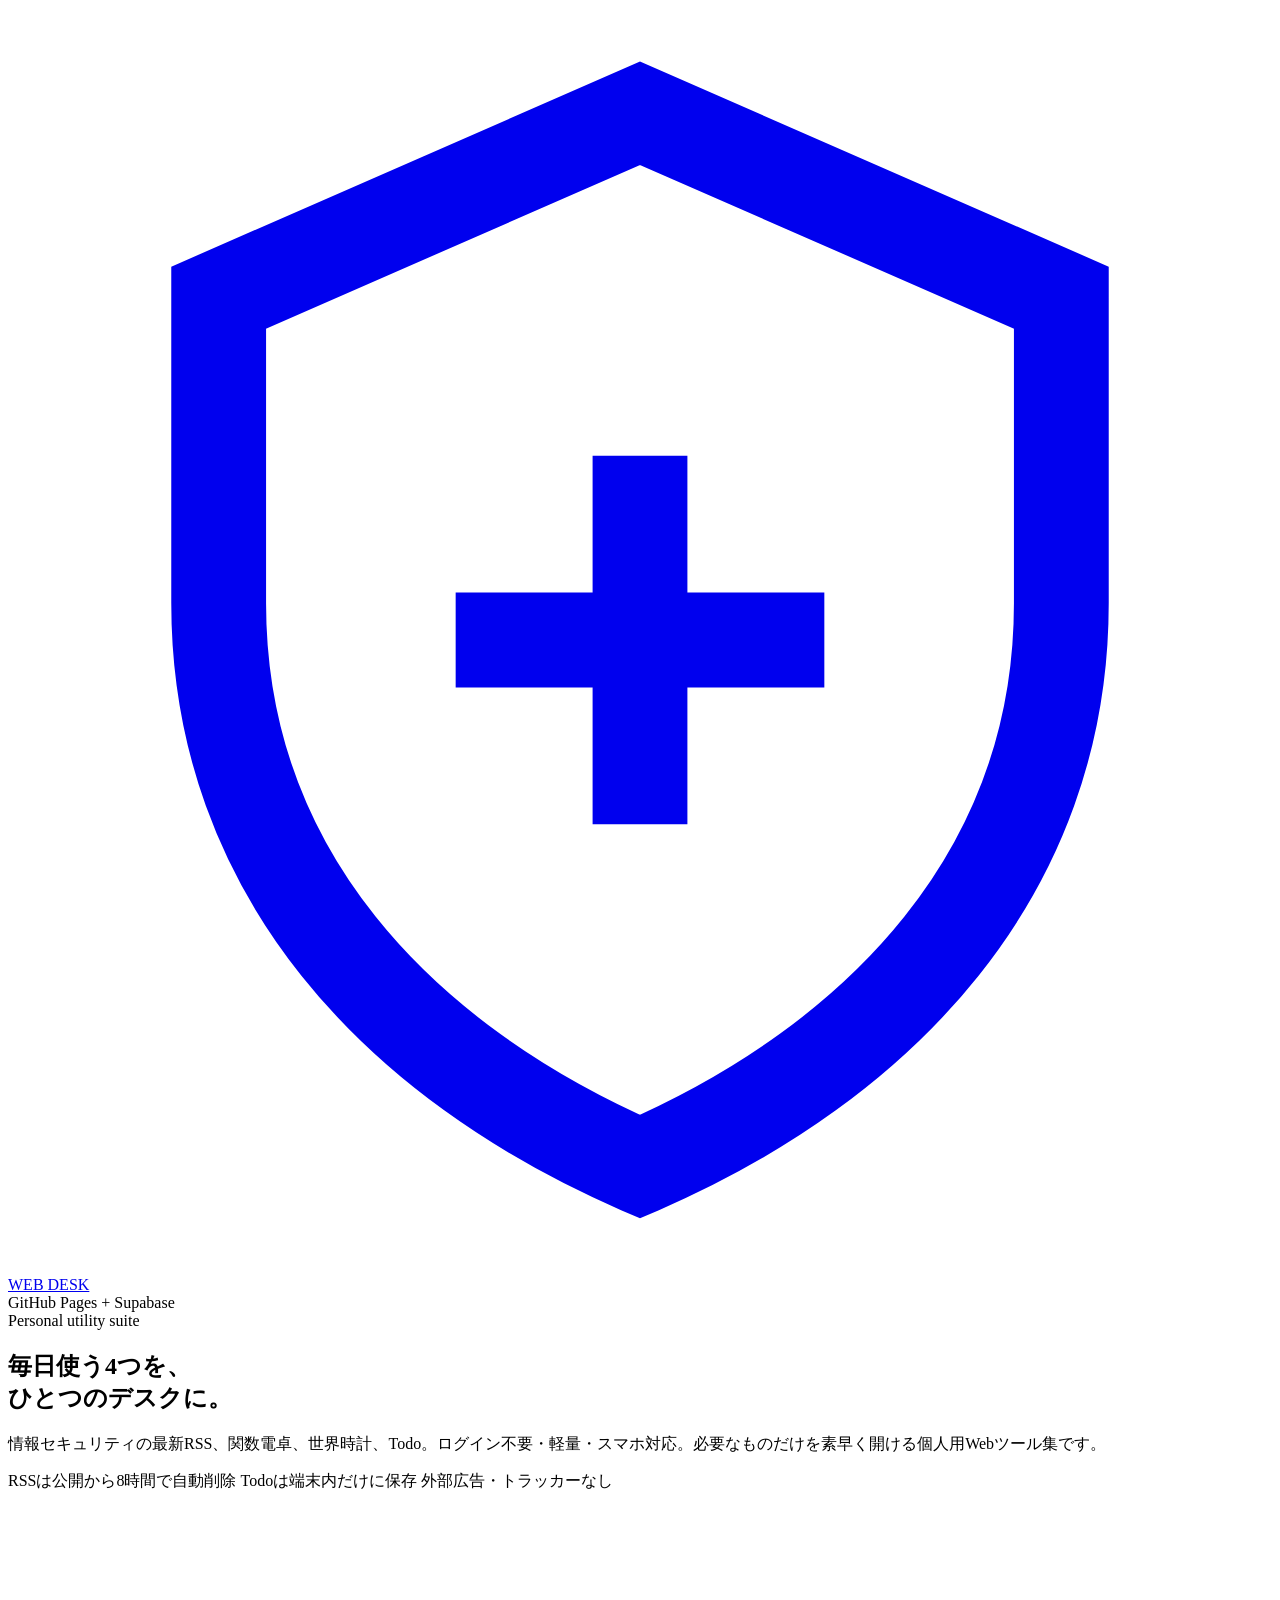
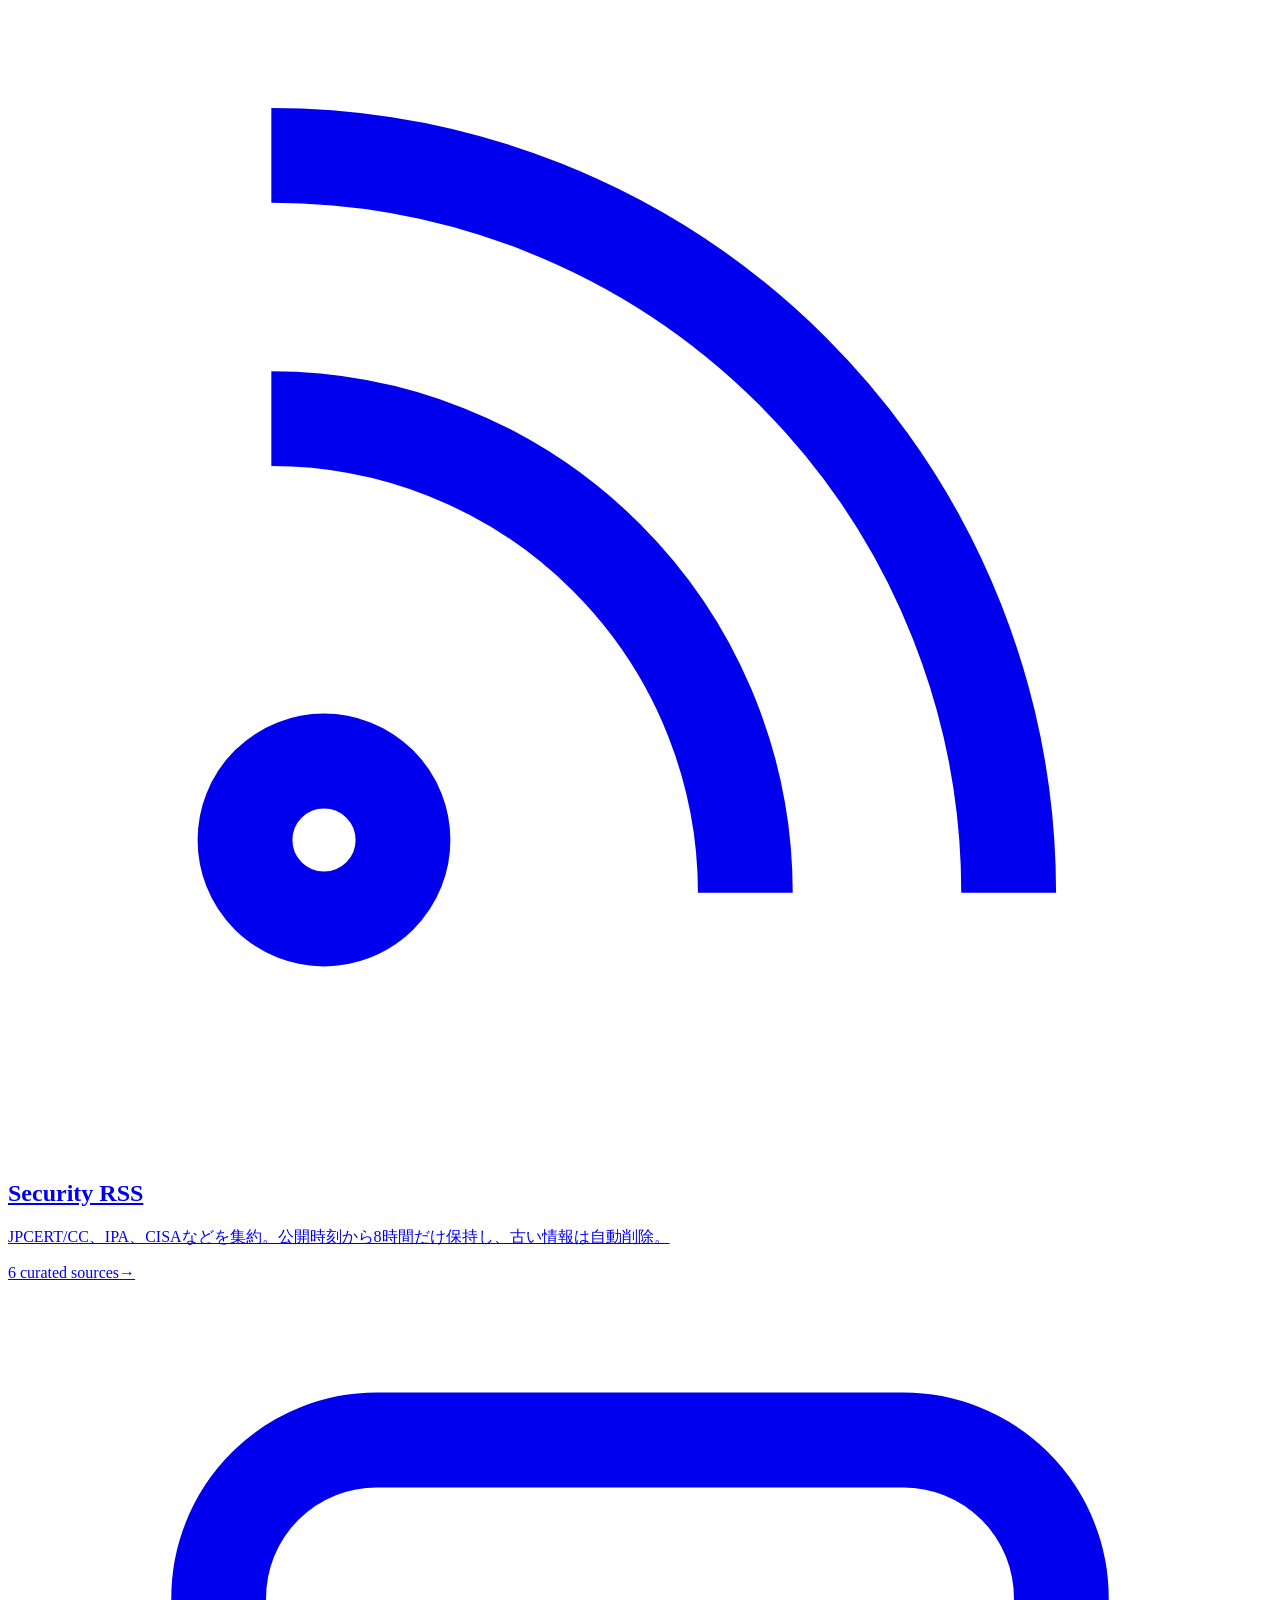
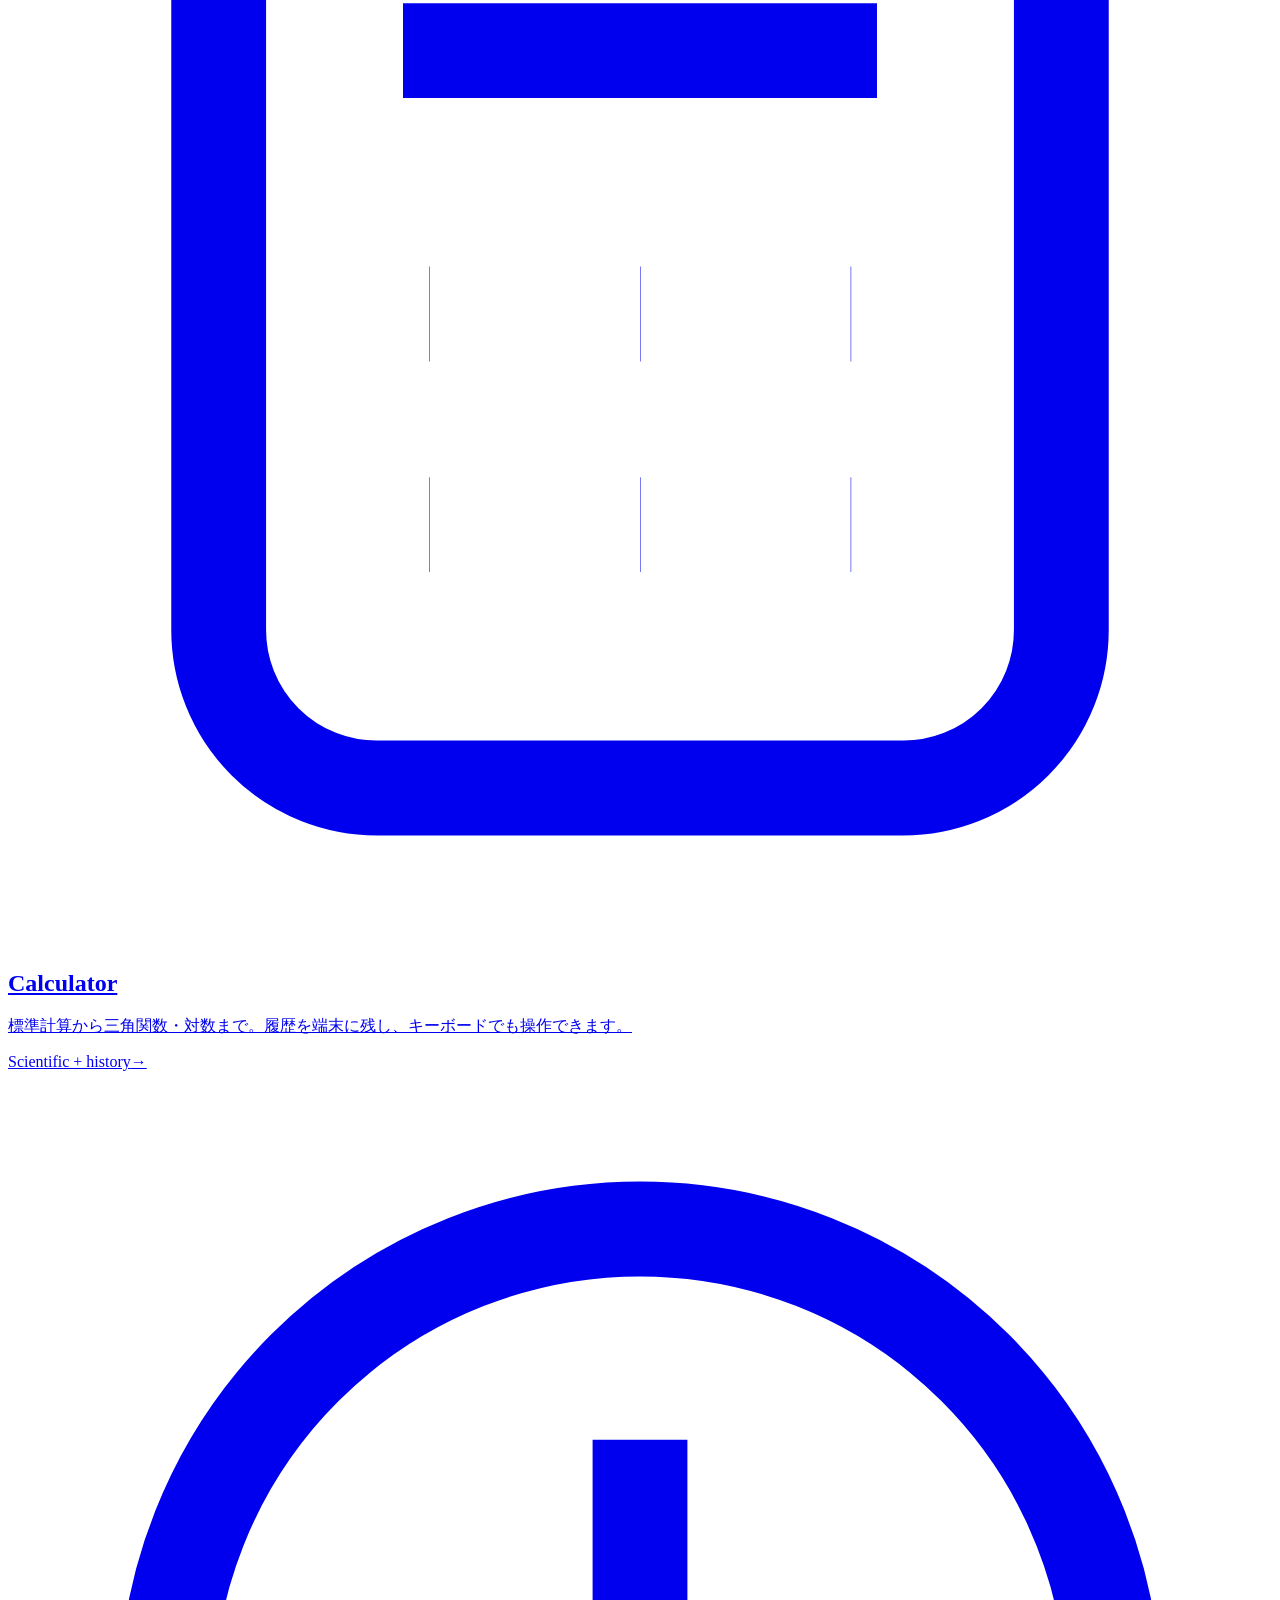
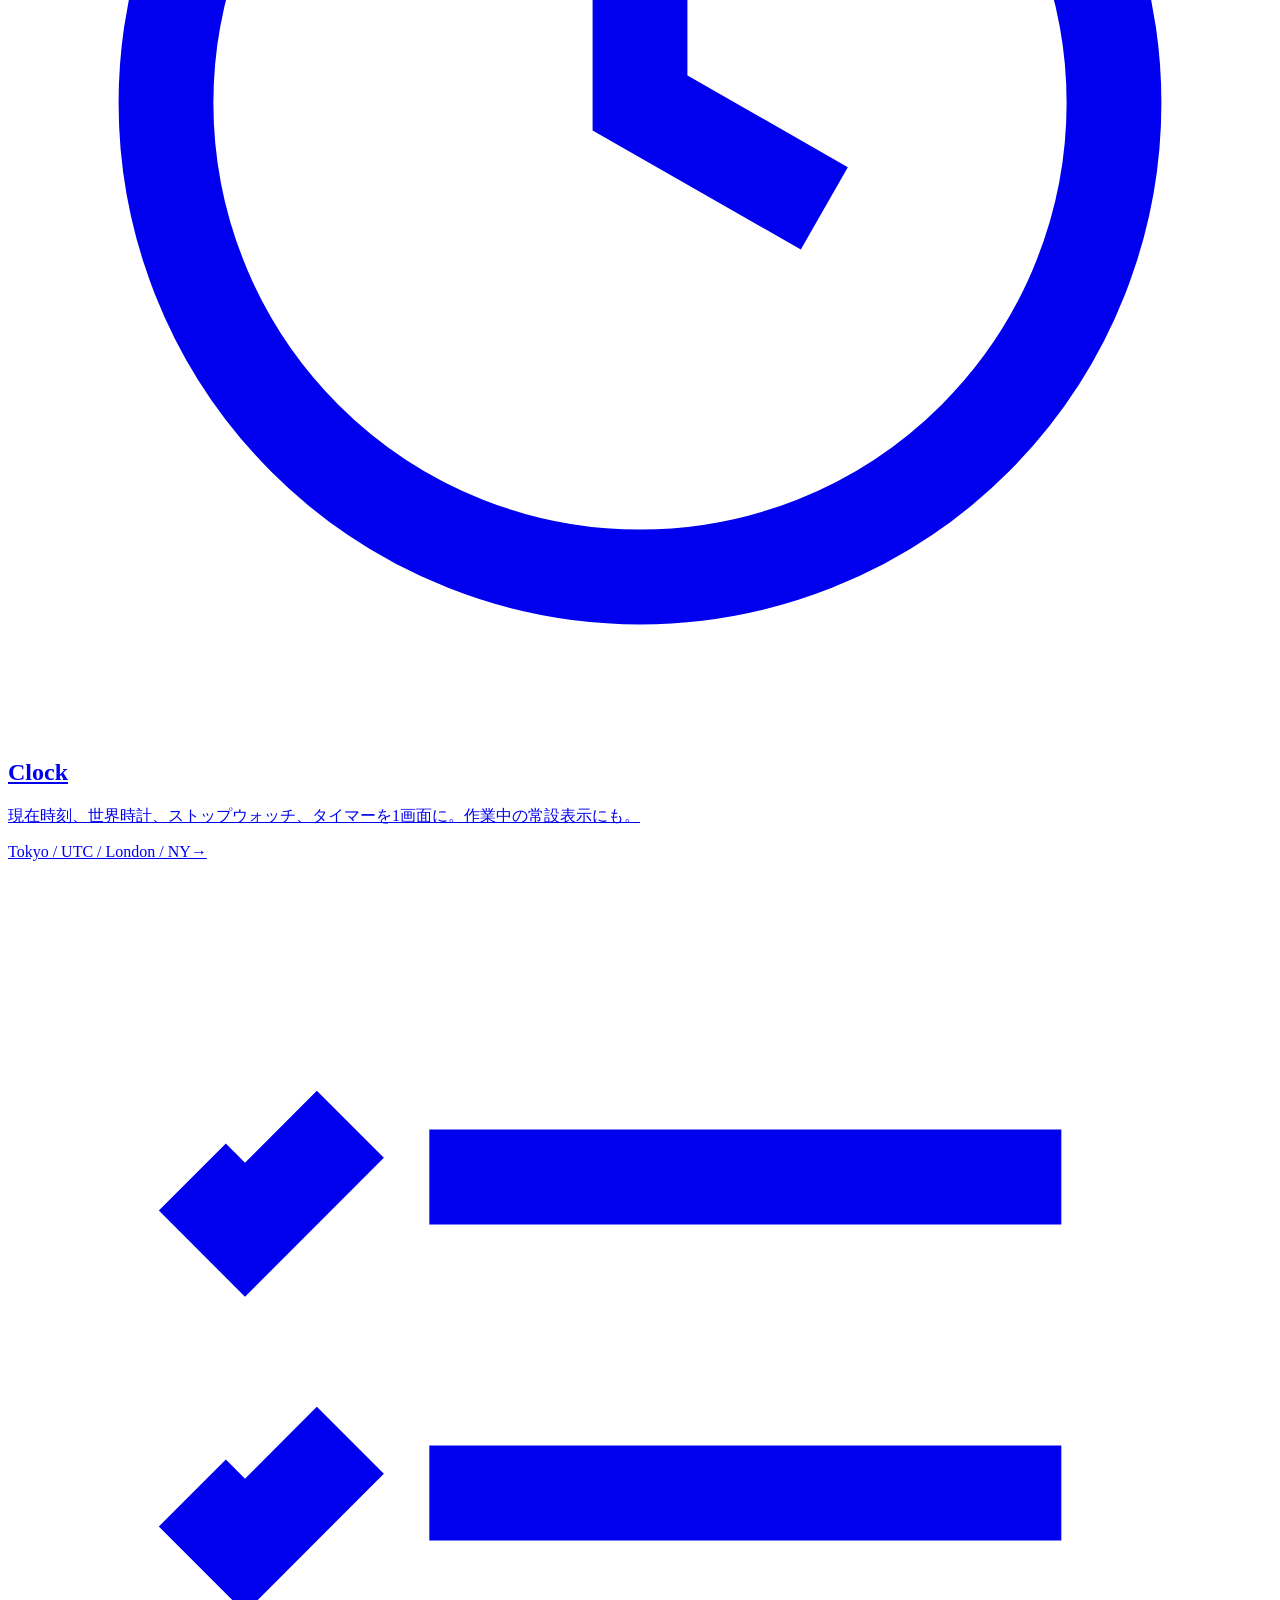
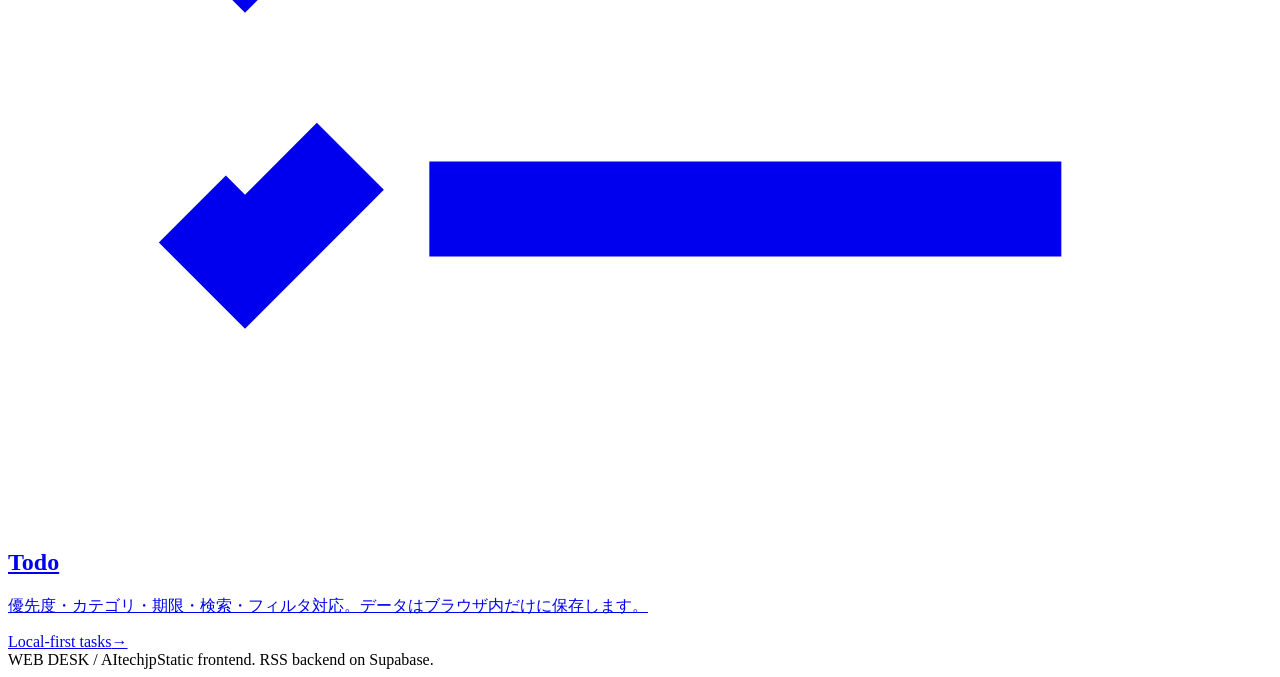
==== index.html @ 400c8160 "feat: add Web Desk portal" ====
<!doctype html>
<html lang="ja">
<head>
  <meta charset="utf-8">
  <meta name="viewport" content="width=device-width,initial-scale=1">
  <meta name="theme-color" content="#071018">
  <meta name="description" content="Security RSS、電卓、時計、Todoをまとめた軽量Webツール集。">
  <title>WEB DESK — 4 Tools</title>
  <link rel="stylesheet" href="./assets/styles.css">
</head>
<body>
  <main class="shell">
    <header class="topbar">
      <a class="brand" href="./" aria-label="WEB DESK home">
        <span class="brand-mark" aria-hidden="true">
          <svg viewBox="0 0 24 24" fill="none" stroke="currentColor" stroke-width="1.8"><path d="M4 5.5 12 2l8 3.5v5.8c0 5.1-3.4 8.7-8 10.7-4.6-2-8-5.6-8-10.7V5.5Z"/><path d="M8.5 12h7M12 8.5v7"/></svg>
        </span>
        <span>WEB DESK</span>
      </a>
      <div class="nav-actions"><span class="meta-pill">GitHub Pages + Supabase</span></div>
    </header>

    <section class="hero">
      <div class="eyebrow">Personal utility suite</div>
      <h1>毎日使う4つを、<br>ひとつのデスクに。</h1>
      <p class="lead">情報セキュリティの最新RSS、関数電卓、世界時計、Todo。ログイン不要・軽量・スマホ対応。必要なものだけを素早く開ける個人用Webツール集です。</p>
      <div class="hero-meta">
        <span class="meta-pill">RSSは公開から8時間で自動削除</span>
        <span class="meta-pill">Todoは端末内だけに保存</span>
        <span class="meta-pill">外部広告・トラッカーなし</span>
      </div>
    </section>

    <section class="grid portal-grid" aria-label="Tools">
      <a class="tool-card" href="./rss/">
        <div class="tool-icon" aria-hidden="true"><svg viewBox="0 0 24 24" fill="none" stroke="currentColor" stroke-width="1.8"><path d="M5 5a14 14 0 0 1 14 14"/><path d="M5 10a9 9 0 0 1 9 9"/><circle cx="6" cy="18" r="1.5"/></svg></div>
        <h2>Security RSS</h2>
        <p>JPCERT/CC、IPA、CISAなどを集約。公開時刻から8時間だけ保持し、古い情報は自動削除。</p>
        <div class="card-foot"><span>6 curated sources</span><span class="arrow">→</span></div>
      </a>
      <a class="tool-card" href="./calculator/">
        <div class="tool-icon" aria-hidden="true"><svg viewBox="0 0 24 24" fill="none" stroke="currentColor" stroke-width="1.8"><rect x="4" y="3" width="16" height="18" rx="3"/><path d="M7.5 7h9M8 12h.01M12 12h.01M16 12h.01M8 16h.01M12 16h.01M16 16h.01"/></svg></div>
        <h2>Calculator</h2>
        <p>標準計算から三角関数・対数まで。履歴を端末に残し、キーボードでも操作できます。</p>
        <div class="card-foot"><span>Scientific + history</span><span class="arrow">→</span></div>
      </a>
      <a class="tool-card" href="./clock/">
        <div class="tool-icon" aria-hidden="true"><svg viewBox="0 0 24 24" fill="none" stroke="currentColor" stroke-width="1.8"><circle cx="12" cy="12" r="9"/><path d="M12 7v5l3.5 2"/></svg></div>
        <h2>Clock</h2>
        <p>現在時刻、世界時計、ストップウォッチ、タイマーを1画面に。作業中の常設表示にも。</p>
        <div class="card-foot"><span>Tokyo / UTC / London / NY</span><span class="arrow">→</span></div>
      </a>
      <a class="tool-card" href="./todo/">
        <div class="tool-icon" aria-hidden="true"><svg viewBox="0 0 24 24" fill="none" stroke="currentColor" stroke-width="1.8"><path d="M8 6h12M8 12h12M8 18h12"/><path d="m3.5 6 1 1 2-2M3.5 12l1 1 2-2M3.5 18l1 1 2-2"/></svg></div>
        <h2>Todo</h2>
        <p>優先度・カテゴリ・期限・検索・フィルタ対応。データはブラウザ内だけに保存します。</p>
        <div class="card-foot"><span>Local-first tasks</span><span class="arrow">→</span></div>
      </a>
    </section>

    <footer class="footer"><span>WEB DESK / AItechjp</span><span>Static frontend. RSS backend on Supabase.</span></footer>
  </main>
</body>
</html>
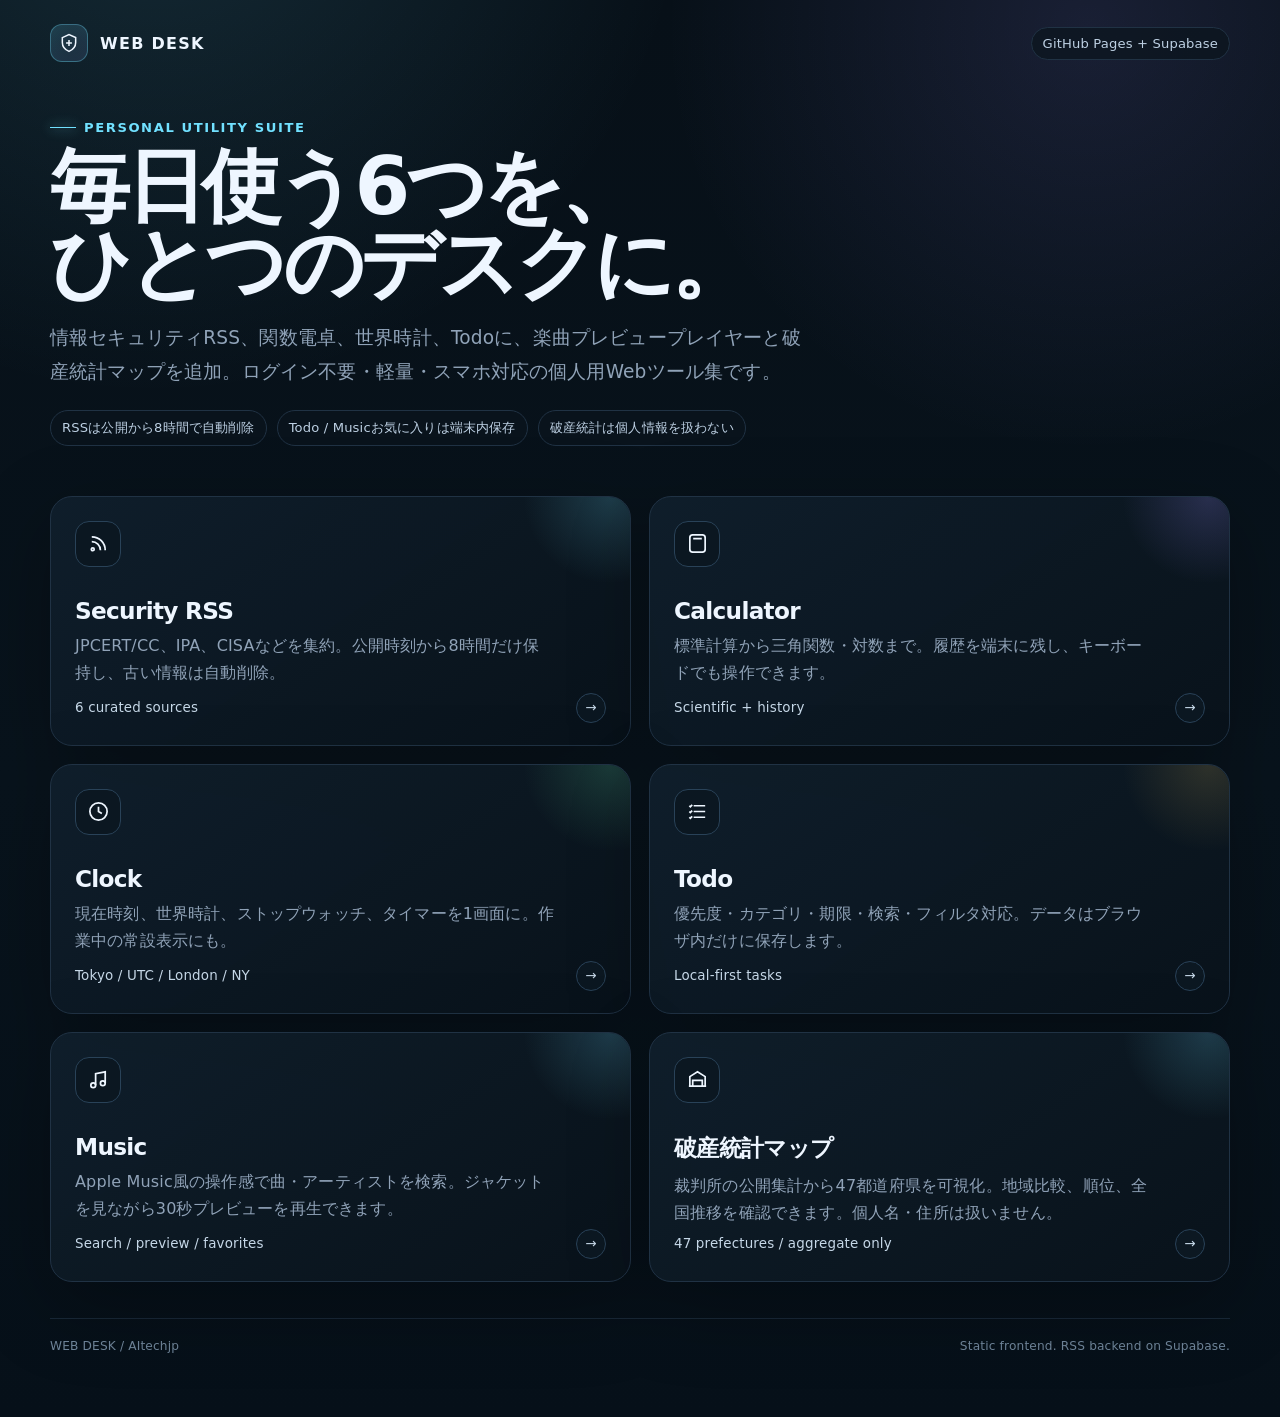
==== commit d5c3e8dc: "Add Music and bankruptcy statistics map to WEB DESK" ====
--- a/index.html
+++ b/index.html
@@ -4,8 +4,8 @@
   <meta charset="utf-8">
   <meta name="viewport" content="width=device-width,initial-scale=1">
   <meta name="theme-color" content="#071018">
-  <meta name="description" content="Security RSS、電卓、時計、Todoをまとめた軽量Webツール集。">
-  <title>WEB DESK — 4 Tools</title>
+  <meta name="description" content="Security RSS、電卓、時計、Todo、Music、破産統計マップをまとめた軽量Webツール集。">
+  <title>WEB DESK — 6 Tools</title>
   <link rel="stylesheet" href="./assets/styles.css">
 </head>
 <body>
@@ -22,12 +22,12 @@
 
     <section class="hero">
       <div class="eyebrow">Personal utility suite</div>
-      <h1>毎日使う4つを、<br>ひとつのデスクに。</h1>
-      <p class="lead">情報セキュリティの最新RSS、関数電卓、世界時計、Todo。ログイン不要・軽量・スマホ対応。必要なものだけを素早く開ける個人用Webツール集です。</p>
+      <h1>毎日使う6つを、<br>ひとつのデスクに。</h1>
+      <p class="lead">情報セキュリティRSS、関数電卓、世界時計、Todoに、楽曲プレビュープレイヤーと破産統計マップを追加。ログイン不要・軽量・スマホ対応の個人用Webツール集です。</p>
       <div class="hero-meta">
         <span class="meta-pill">RSSは公開から8時間で自動削除</span>
-        <span class="meta-pill">Todoは端末内だけに保存</span>
-        <span class="meta-pill">外部広告・トラッカーなし</span>
+        <span class="meta-pill">Todo / Musicお気に入りは端末内保存</span>
+        <span class="meta-pill">破産統計は個人情報を扱わない</span>
       </div>
     </section>
 
@@ -56,6 +56,18 @@
         <p>優先度・カテゴリ・期限・検索・フィルタ対応。データはブラウザ内だけに保存します。</p>
         <div class="card-foot"><span>Local-first tasks</span><span class="arrow">→</span></div>
       </a>
+      <a class="tool-card" href="./music/">
+        <div class="tool-icon" aria-hidden="true"><svg viewBox="0 0 24 24" fill="none" stroke="currentColor" stroke-width="1.8"><path d="M9 18V6l10-2v12"/><circle cx="6.5" cy="18" r="2.5"/><circle cx="16.5" cy="16" r="2.5"/></svg></div>
+        <h2>Music</h2>
+        <p>Apple Music風の操作感で曲・アーティストを検索。ジャケットを見ながら30秒プレビューを再生できます。</p>
+        <div class="card-foot"><span>Search / preview / favorites</span><span class="arrow">→</span></div>
+      </a>
+      <a class="tool-card" href="./bankruptcy-map/">
+        <div class="tool-icon" aria-hidden="true"><svg viewBox="0 0 24 24" fill="none" stroke="currentColor" stroke-width="1.8"><path d="M4 19V9l8-5 8 5v10"/><path d="M7 19v-6h10v6M3 19h18"/></svg></div>
+        <h2>破産統計マップ</h2>
+        <p>裁判所の公開集計から47都道府県を可視化。地域比較、順位、全国推移を確認できます。個人名・住所は扱いません。</p>
+        <div class="card-foot"><span>47 prefectures / aggregate only</span><span class="arrow">→</span></div>
+      </a>
     </section>
 
     <footer class="footer"><span>WEB DESK / AItechjp</span><span>Static frontend. RSS backend on Supabase.</span></footer>
--- a/assets/styles.css
+++ b/assets/styles.css
@@ -0,0 +1,117 @@
+:root{
+  --bg:#071018;
+  --panel:#0d1823;
+  --panel-2:#111f2c;
+  --text:#eef6ff;
+  --muted:#90a3b8;
+  --line:#203244;
+  --accent:#71e1ff;
+  --accent-2:#9c8cff;
+  --good:#66e6a9;
+  --warn:#ffd166;
+  --danger:#ff7a90;
+  --shadow:0 24px 80px rgba(0,0,0,.28);
+  --radius:22px;
+  --radius-sm:14px;
+  color-scheme:dark;
+}
+*{box-sizing:border-box}
+html{scroll-behavior:smooth}
+body{
+  margin:0;
+  min-height:100vh;
+  background:
+    radial-gradient(circle at 12% -10%,rgba(113,225,255,.13),transparent 28%),
+    radial-gradient(circle at 85% 2%,rgba(156,140,255,.12),transparent 24%),
+    linear-gradient(180deg,#071018 0%,#08131c 55%,#061019 100%);
+  color:var(--text);
+  font-family:Inter,ui-sans-serif,system-ui,-apple-system,BlinkMacSystemFont,"Segoe UI",sans-serif;
+  letter-spacing:.01em;
+}
+body::before{
+  content:"";
+  position:fixed; inset:0; pointer-events:none; opacity:.18;
+  background-image:linear-gradient(rgba(255,255,255,.025) 1px,transparent 1px),linear-gradient(90deg,rgba(255,255,255,.025) 1px,transparent 1px);
+  background-size:36px 36px;
+  mask-image:linear-gradient(to bottom,black,transparent 78%);
+}
+a{color:inherit;text-decoration:none}
+button,input,select,textarea{font:inherit}
+button{color:inherit}
+.shell{width:min(1180px,calc(100% - 32px));margin:0 auto;padding:24px 0 64px}
+.topbar{display:flex;align-items:center;justify-content:space-between;gap:16px;margin-bottom:30px}
+.brand{display:flex;align-items:center;gap:12px;font-weight:800;letter-spacing:.08em;text-transform:uppercase}
+.brand-mark{width:38px;height:38px;border:1px solid rgba(113,225,255,.35);border-radius:12px;display:grid;place-items:center;background:linear-gradient(145deg,rgba(113,225,255,.13),rgba(156,140,255,.09));box-shadow:inset 0 0 24px rgba(113,225,255,.06)}
+.brand-mark svg{width:20px;height:20px}
+.nav-actions{display:flex;align-items:center;gap:10px}
+.back-link,.ghost-btn,.icon-btn,.secondary-btn,.primary-btn,.chip,.seg-btn{
+  border:1px solid var(--line);background:rgba(13,24,35,.72);border-radius:12px;transition:.18s ease;cursor:pointer
+}
+.back-link,.ghost-btn,.secondary-btn,.primary-btn{padding:10px 14px;font-weight:700}
+.back-link:hover,.ghost-btn:hover,.secondary-btn:hover,.chip:hover,.seg-btn:hover,.icon-btn:hover{border-color:#35506b;background:#132333;transform:translateY(-1px)}
+.primary-btn{border-color:rgba(113,225,255,.42);background:linear-gradient(135deg,rgba(113,225,255,.2),rgba(156,140,255,.16));box-shadow:0 8px 28px rgba(56,178,214,.12)}
+.primary-btn:hover{border-color:rgba(113,225,255,.72);transform:translateY(-1px)}
+.secondary-btn{background:#10202e}
+.icon-btn{width:40px;height:40px;display:grid;place-items:center;padding:0}
+.icon-btn svg{width:18px;height:18px}
+.hero{padding:28px 0 22px}
+.eyebrow{display:flex;align-items:center;gap:8px;color:var(--accent);font-size:.82rem;font-weight:800;letter-spacing:.12em;text-transform:uppercase}
+.eyebrow::before{content:"";width:26px;height:1px;background:currentColor;box-shadow:0 0 12px currentColor}
+h1{font-size:clamp(2.25rem,7vw,5rem);line-height:.96;margin:14px 0 18px;letter-spacing:-.055em;max-width:980px}
+.lead{max-width:760px;color:var(--muted);font-size:clamp(1rem,2vw,1.16rem);line-height:1.8}
+.hero-meta{display:flex;flex-wrap:wrap;gap:10px;margin-top:22px}
+.meta-pill{padding:8px 11px;border:1px solid var(--line);border-radius:999px;background:rgba(10,20,29,.7);color:#bdd0e3;font-size:.82rem}
+.grid{display:grid;gap:18px}
+.portal-grid{grid-template-columns:repeat(2,minmax(0,1fr));margin-top:28px}
+.tool-card{position:relative;overflow:hidden;min-height:250px;padding:24px;border:1px solid var(--line);border-radius:var(--radius);background:linear-gradient(145deg,rgba(16,31,44,.92),rgba(9,18,27,.94));box-shadow:var(--shadow);transition:.22s ease}
+.tool-card::after{content:"";position:absolute;width:180px;height:180px;border-radius:50%;right:-70px;top:-90px;background:radial-gradient(circle,rgba(113,225,255,.18),transparent 68%);transition:.25s ease}
+.tool-card:nth-child(2)::after{background:radial-gradient(circle,rgba(156,140,255,.2),transparent 68%)}
+.tool-card:nth-child(3)::after{background:radial-gradient(circle,rgba(102,230,169,.17),transparent 68%)}
+.tool-card:nth-child(4)::after{background:radial-gradient(circle,rgba(255,209,102,.14),transparent 68%)}
+.tool-card:hover{transform:translateY(-5px);border-color:#365069}.tool-card:hover::after{transform:scale(1.18)}
+.tool-icon{width:46px;height:46px;display:grid;place-items:center;border:1px solid #294258;border-radius:14px;background:#0b1721;margin-bottom:30px}
+.tool-icon svg{width:23px;height:23px}
+.tool-card h2{font-size:1.45rem;margin:0 0 8px;letter-spacing:-.03em}.tool-card p{margin:0;color:var(--muted);line-height:1.7;max-width:480px}
+.card-foot{position:absolute;left:24px;right:24px;bottom:22px;display:flex;align-items:center;justify-content:space-between;color:#c6d8e8;font-size:.84rem}
+.arrow{width:30px;height:30px;border-radius:50%;display:grid;place-items:center;border:1px solid #294258;background:#0c1822}
+.panel{border:1px solid var(--line);border-radius:var(--radius);background:linear-gradient(145deg,rgba(14,27,39,.94),rgba(9,18,26,.95));box-shadow:var(--shadow)}
+.panel-pad{padding:20px}
+.section-title{display:flex;align-items:center;justify-content:space-between;gap:16px;margin-bottom:16px}
+.section-title h2,.section-title h3{margin:0;letter-spacing:-.03em}.section-title p{margin:4px 0 0;color:var(--muted);font-size:.9rem}
+.toolbar{display:flex;flex-wrap:wrap;gap:10px;align-items:center}
+.searchbox{position:relative;flex:1;min-width:220px}
+.searchbox input,.field input,.field select,.field textarea,.compact-input{
+  width:100%;border:1px solid var(--line);background:#09141e;color:var(--text);border-radius:12px;padding:12px 13px;outline:none;transition:.15s ease
+}
+.searchbox input{padding-left:40px}.searchbox svg{position:absolute;left:13px;top:50%;transform:translateY(-50%);width:17px;height:17px;color:#6f879d}
+.searchbox input:focus,.field input:focus,.field select:focus,.field textarea:focus,.compact-input:focus{border-color:#3c7894;box-shadow:0 0 0 3px rgba(113,225,255,.07)}
+.field{display:grid;gap:7px}.field label{font-size:.8rem;color:#aec2d4;font-weight:700}.field textarea{resize:vertical;min-height:82px}
+.stats{display:grid;grid-template-columns:repeat(4,minmax(0,1fr));gap:12px;margin:18px 0}
+.stat{padding:15px;border:1px solid var(--line);border-radius:16px;background:#0b1721}.stat strong{display:block;font-size:1.35rem;letter-spacing:-.04em}.stat span{display:block;color:var(--muted);font-size:.77rem;margin-top:3px}
+.chips{display:flex;flex-wrap:wrap;gap:8px}.chip{padding:8px 11px;color:#b7cadc;font-size:.82rem}.chip.active{border-color:rgba(113,225,255,.5);color:#e6fbff;background:rgba(113,225,255,.09)}
+.status-dot{display:inline-block;width:8px;height:8px;border-radius:50%;margin-right:6px;background:var(--muted);box-shadow:0 0 12px transparent}.status-dot.ok{background:var(--good);box-shadow:0 0 12px rgba(102,230,169,.4)}.status-dot.bad{background:var(--danger);box-shadow:0 0 12px rgba(255,122,144,.38)}
+.empty{padding:42px 20px;text-align:center;color:var(--muted)}
+.small{font-size:.8rem;color:var(--muted)}
+.muted{color:var(--muted)}
+.hidden{display:none!important}
+
+/* RSS */
+.rss-layout{display:grid;grid-template-columns:minmax(0,1fr) 310px;gap:18px;align-items:start}
+.feed-list{display:grid;gap:10px}.feed-item{padding:17px 18px;border:1px solid var(--line);border-radius:16px;background:#0a1620;transition:.16s ease}.feed-item:hover{border-color:#345069;background:#0e1c28}.feed-item.read{opacity:.62}.feed-top{display:flex;gap:12px;align-items:flex-start;justify-content:space-between}.feed-source{font-size:.72rem;font-weight:800;letter-spacing:.08em;text-transform:uppercase;color:var(--accent)}.feed-item h3{margin:7px 0 8px;font-size:1.03rem;line-height:1.45;letter-spacing:-.015em}.feed-item p{margin:0;color:var(--muted);font-size:.86rem;line-height:1.65}.feed-meta{display:flex;gap:10px;flex-wrap:wrap;margin-top:12px;color:#7f95aa;font-size:.75rem}.ttl{color:var(--warn)}.source-list{display:grid;gap:8px}.source-row{padding:11px 12px;border:1px solid var(--line);border-radius:12px;background:#0a151f}.source-row strong{display:flex;align-items:center;justify-content:space-between;font-size:.86rem}.source-row span{color:var(--muted);font-size:.73rem}.source-error{color:var(--danger)!important;margin-top:5px;display:block}
+
+/* Calculator */
+.calc-wrap{display:grid;grid-template-columns:minmax(0,640px) minmax(250px,1fr);gap:18px;align-items:start}.calc-panel{padding:18px}.calc-display{padding:20px;border:1px solid var(--line);border-radius:18px;background:#07111a;min-height:142px;display:flex;flex-direction:column;justify-content:flex-end;align-items:flex-end;overflow:hidden}.calc-expression{color:#86a0b5;font-size:1rem;min-height:28px;word-break:break-all;text-align:right}.calc-result{font-size:clamp(2rem,6vw,3.6rem);font-weight:800;letter-spacing:-.06em;max-width:100%;overflow:auto}.calc-mode{display:flex;gap:8px;margin:14px 0}.seg-btn{padding:8px 11px;font-size:.78rem}.seg-btn.active{border-color:#3b6e87;background:#112737;color:#e7fbff}.calc-grid{display:grid;grid-template-columns:repeat(5,1fr);gap:8px}.calc-key{min-height:58px;border:1px solid var(--line);border-radius:14px;background:#0b1721;color:#eaf5ff;font-weight:800;font-size:1rem;cursor:pointer;transition:.12s ease}.calc-key:hover{background:#132535;border-color:#34516a;transform:translateY(-1px)}.calc-key.op{color:var(--accent)}.calc-key.danger{color:var(--danger)}.calc-key.equal{background:linear-gradient(135deg,rgba(113,225,255,.22),rgba(156,140,255,.21));border-color:#3b718a}.history-list{display:grid;gap:8px;max-height:610px;overflow:auto}.history-row{padding:12px;border:1px solid var(--line);border-radius:12px;background:#0a151f;cursor:pointer}.history-row:hover{border-color:#38536b}.history-row .expr{color:#8ca1b6;font-size:.75rem}.history-row .res{margin-top:4px;font-weight:800;word-break:break-all}
+
+/* Clock */
+.clock-main{padding:28px;text-align:center}.clock-time{font-size:clamp(4rem,14vw,9rem);font-weight:800;line-height:.92;letter-spacing:-.08em;font-variant-numeric:tabular-nums}.clock-date{margin-top:16px;color:#a9bfd2;font-size:1.05rem}.world-grid{grid-template-columns:repeat(4,minmax(0,1fr));margin-top:14px}.world-card{padding:15px;border:1px solid var(--line);border-radius:16px;background:#0a1620}.world-card strong{display:block;font-size:1.35rem;font-variant-numeric:tabular-nums}.world-card span{font-size:.76rem;color:var(--muted)}.clock-tools{display:grid;grid-template-columns:1fr 1fr;gap:18px;margin-top:18px}.timer-display{font-size:clamp(2.5rem,8vw,4.7rem);font-weight:800;letter-spacing:-.06em;font-variant-numeric:tabular-nums;text-align:center;padding:20px 8px}.tool-buttons{display:flex;justify-content:center;flex-wrap:wrap;gap:9px}.preset-row{display:flex;flex-wrap:wrap;gap:8px;justify-content:center;margin-top:12px}
+
+/* Todo */
+.todo-layout{display:grid;grid-template-columns:330px minmax(0,1fr);gap:18px;align-items:start}.todo-form{display:grid;gap:12px}.form-grid{display:grid;grid-template-columns:1fr 1fr;gap:10px}.todo-list{display:grid;gap:10px}.todo-item{padding:15px 16px;border:1px solid var(--line);border-radius:16px;background:#0a1620;display:grid;grid-template-columns:auto 1fr auto;gap:12px;align-items:start}.todo-item.done{opacity:.58}.todo-item.done .todo-title{text-decoration:line-through}.check-btn{width:24px;height:24px;border-radius:8px;border:1px solid #355069;background:#08141e;cursor:pointer;display:grid;place-items:center;margin-top:1px}.todo-item.done .check-btn{background:rgba(102,230,169,.16);border-color:rgba(102,230,169,.45)}.todo-title{font-weight:800;line-height:1.45}.todo-note{color:var(--muted);font-size:.82rem;line-height:1.55;margin-top:5px;white-space:pre-wrap}.todo-tags{display:flex;flex-wrap:wrap;gap:6px;margin-top:9px}.todo-tag{padding:4px 7px;border-radius:999px;border:1px solid #284154;color:#9fb5c8;font-size:.69rem}.todo-tag.high{color:#ff9dad;border-color:rgba(255,122,144,.3)}.todo-tag.medium{color:#ffe093;border-color:rgba(255,209,102,.28)}.todo-tag.low{color:#9feec7;border-color:rgba(102,230,169,.28)}.todo-actions{display:flex;gap:5px}.mini-btn{width:32px;height:32px;border-radius:10px;border:1px solid var(--line);background:#0b1822;color:#a9bfd2;cursor:pointer}.mini-btn:hover{border-color:#39566f;color:white}.filter-tabs{display:flex;flex-wrap:wrap;gap:8px;margin:12px 0 16px}.filter-tabs button{padding:8px 11px}.filter-tabs button.active{border-color:#3b6e87;background:#112737}
+dialog{border:1px solid var(--line);border-radius:18px;background:#0c1822;color:var(--text);box-shadow:var(--shadow);width:min(520px,calc(100% - 28px));padding:0}dialog::backdrop{background:rgba(2,7,12,.74);backdrop-filter:blur(4px)}.dialog-body{padding:20px}.dialog-actions{display:flex;justify-content:flex-end;gap:8px;margin-top:16px}
+
+.footer{margin-top:36px;padding-top:20px;border-top:1px solid rgba(32,50,68,.72);display:flex;justify-content:space-between;gap:16px;flex-wrap:wrap;color:#71879c;font-size:.76rem}
+@media(max-width:900px){.portal-grid,.rss-layout,.calc-wrap,.clock-tools,.todo-layout{grid-template-columns:1fr}.rss-layout aside{order:-1}.stats{grid-template-columns:repeat(2,1fr)}.world-grid{grid-template-columns:repeat(2,1fr)}.todo-layout .panel:first-child{position:static}}
+@media(max-width:600px){.shell{width:min(100% - 20px,1180px);padding-top:14px}.topbar{margin-bottom:16px}.brand span{display:none}.nav-actions .ghost-btn{display:none}.hero{padding-top:20px}.portal-grid{grid-template-columns:1fr}.tool-card{min-height:230px}.stats{grid-template-columns:1fr 1fr}.calc-panel{padding:12px}.calc-grid{gap:6px}.calc-key{min-height:52px;border-radius:12px}.world-grid{grid-template-columns:1fr 1fr}.clock-main{padding:20px 10px}.clock-time{font-size:21vw}.form-grid{grid-template-columns:1fr}.todo-item{grid-template-columns:auto 1fr}.todo-actions{grid-column:2}.feed-top{display:block}.feed-source{margin-bottom:4px}.section-title{align-items:flex-start;flex-direction:column}.toolbar{width:100%}}
+
+/* Shared detail polish */
+.page-head{padding:10px 0 4px}.page-head p{max-width:760px;color:var(--muted);line-height:1.75;margin-top:-4px}.kicker{display:block;margin-bottom:5px;color:var(--accent);font-size:.7rem;font-weight:800;letter-spacing:.12em;text-transform:uppercase}.field>span{font-size:.78rem;color:#aec2d4;font-weight:700}.divider{height:1px;background:var(--line);margin:16px 0}.microcopy{margin:12px 0 0;color:#71879c;font-size:.72rem;line-height:1.55}.stat small{display:block;margin-top:4px;color:#6f879d;font-size:.65rem;text-transform:uppercase;letter-spacing:.08em}.primary-btn:disabled,.ghost-btn:disabled{opacity:.55;cursor:wait;transform:none}.calc-key:focus-visible,.chip:focus-visible,.primary-btn:focus-visible,.ghost-btn:focus-visible,.back-link:focus-visible,.seg-btn:focus-visible,.mini-btn:focus-visible,.check-btn:focus-visible{outline:2px solid var(--accent);outline-offset:2px}
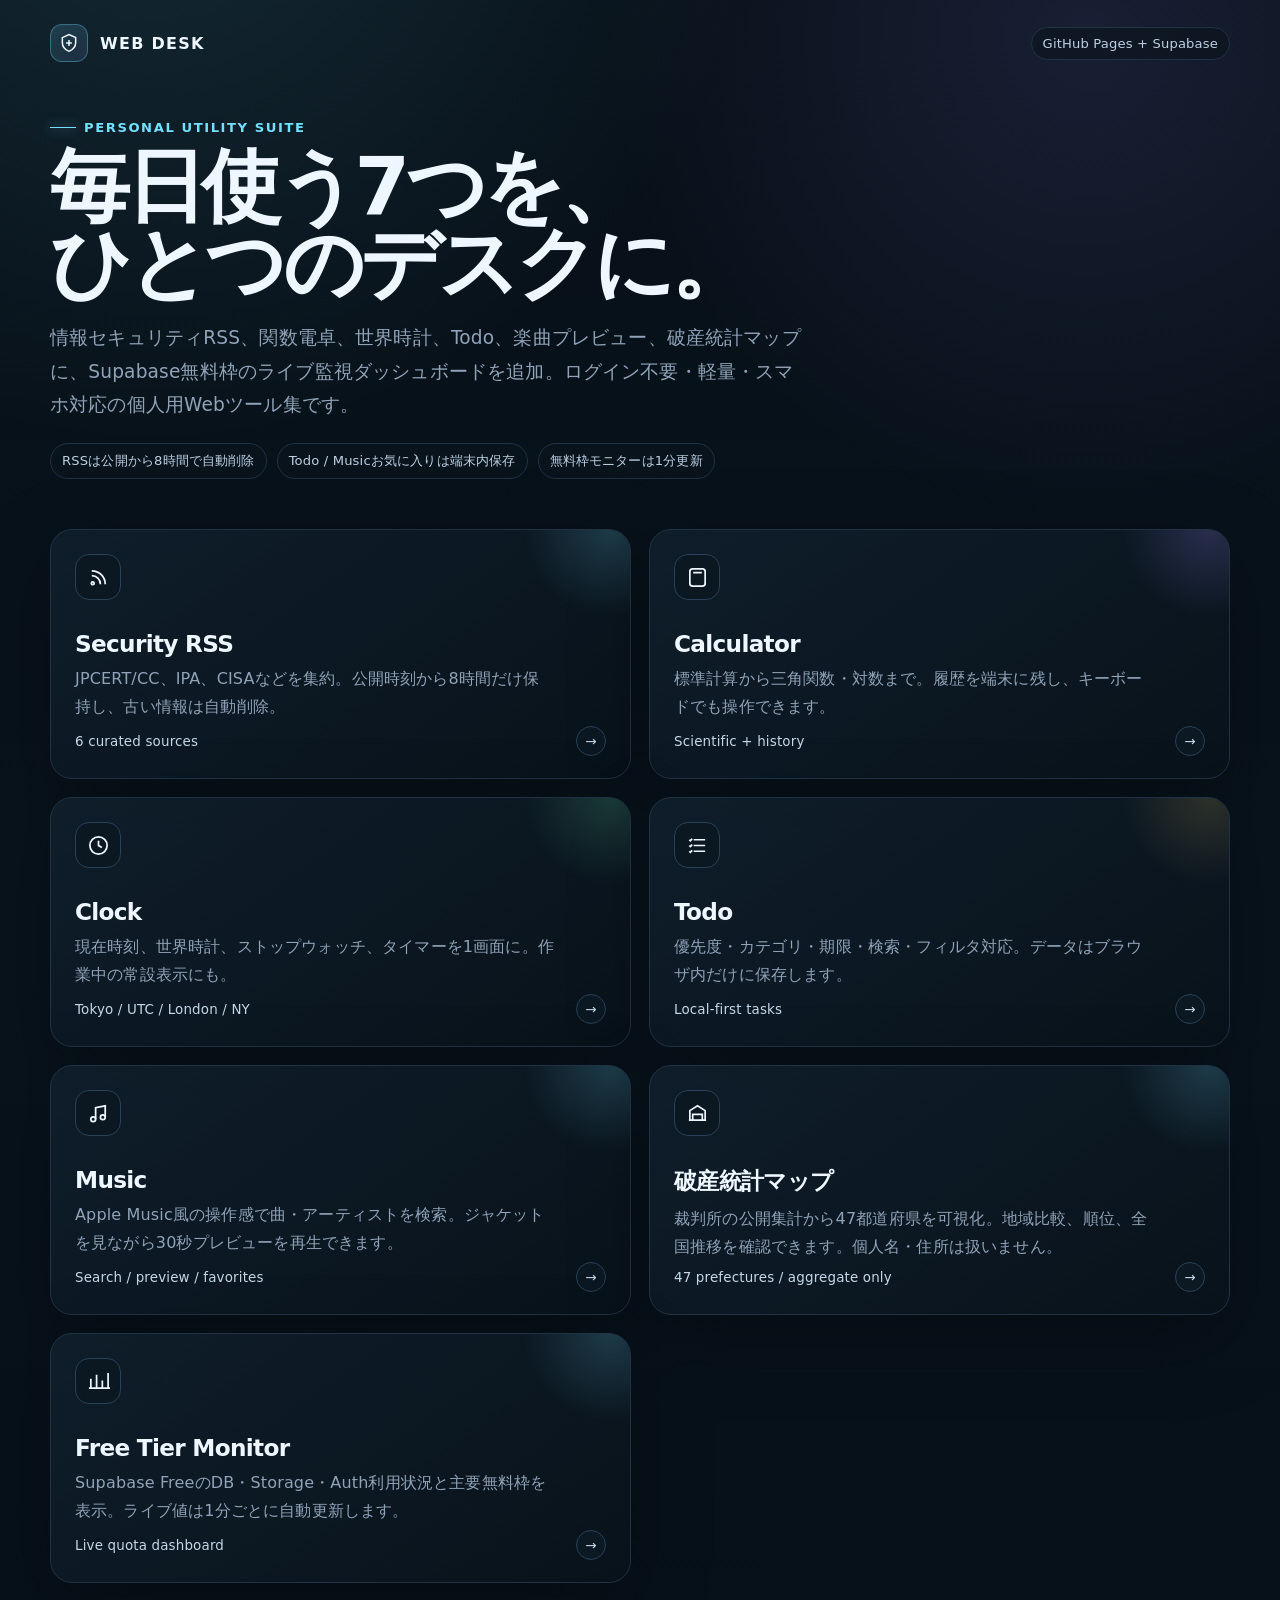
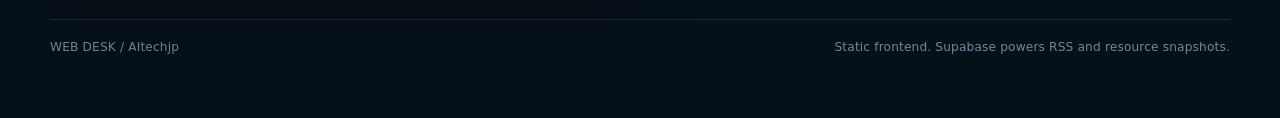
==== commit 47e770ee: "Link free tier monitor from Web Desk home" ====
--- a/index.html
+++ b/index.html
@@ -4,8 +4,8 @@
   <meta charset="utf-8">
   <meta name="viewport" content="width=device-width,initial-scale=1">
   <meta name="theme-color" content="#071018">
-  <meta name="description" content="Security RSS、電卓、時計、Todo、Music、破産統計マップをまとめた軽量Webツール集。">
-  <title>WEB DESK — 6 Tools</title>
+  <meta name="description" content="Security RSS、電卓、時計、Todo、Music、破産統計マップ、無料枠モニターをまとめた軽量Webツール集。">
+  <title>WEB DESK — 7 Tools</title>
   <link rel="stylesheet" href="./assets/styles.css">
 </head>
 <body>
@@ -22,12 +22,12 @@
 
     <section class="hero">
       <div class="eyebrow">Personal utility suite</div>
-      <h1>毎日使う6つを、<br>ひとつのデスクに。</h1>
-      <p class="lead">情報セキュリティRSS、関数電卓、世界時計、Todoに、楽曲プレビュープレイヤーと破産統計マップを追加。ログイン不要・軽量・スマホ対応の個人用Webツール集です。</p>
+      <h1>毎日使う7つを、<br>ひとつのデスクに。</h1>
+      <p class="lead">情報セキュリティRSS、関数電卓、世界時計、Todo、楽曲プレビュー、破産統計マップに、Supabase無料枠のライブ監視ダッシュボードを追加。ログイン不要・軽量・スマホ対応の個人用Webツール集です。</p>
       <div class="hero-meta">
         <span class="meta-pill">RSSは公開から8時間で自動削除</span>
         <span class="meta-pill">Todo / Musicお気に入りは端末内保存</span>
-        <span class="meta-pill">破産統計は個人情報を扱わない</span>
+        <span class="meta-pill">無料枠モニターは1分更新</span>
       </div>
     </section>
 
@@ -68,9 +68,15 @@
         <p>裁判所の公開集計から47都道府県を可視化。地域比較、順位、全国推移を確認できます。個人名・住所は扱いません。</p>
         <div class="card-foot"><span>47 prefectures / aggregate only</span><span class="arrow">→</span></div>
       </a>
+      <a class="tool-card" href="./resources/">
+        <div class="tool-icon" aria-hidden="true"><svg viewBox="0 0 24 24" fill="none" stroke="currentColor" stroke-width="1.8"><path d="M4 19V9M10 19V5M16 19v-8M22 19V3"/><path d="M2 19h22"/></svg></div>
+        <h2>Free Tier Monitor</h2>
+        <p>Supabase FreeのDB・Storage・Auth利用状況と主要無料枠を表示。ライブ値は1分ごとに自動更新します。</p>
+        <div class="card-foot"><span>Live quota dashboard</span><span class="arrow">→</span></div>
+      </a>
     </section>
 
-    <footer class="footer"><span>WEB DESK / AItechjp</span><span>Static frontend. RSS backend on Supabase.</span></footer>
+    <footer class="footer"><span>WEB DESK / AItechjp</span><span>Static frontend. Supabase powers RSS and resource snapshots.</span></footer>
   </main>
 </body>
 </html>
